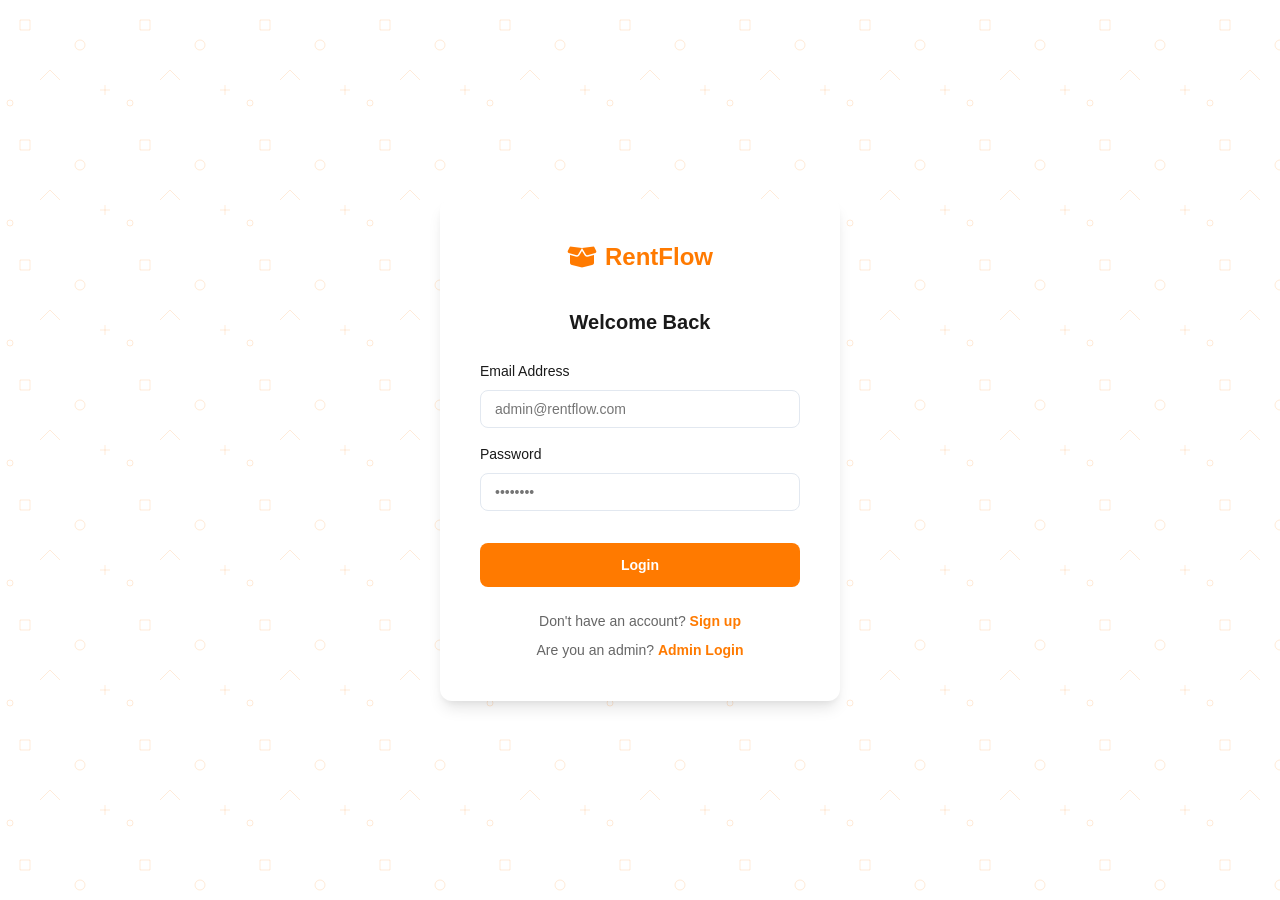
==== frontend/index.html @ 1f08a4dc "Complete Frontend Implementation - RentFlow" ====
<!DOCTYPE html>
<html lang="en">
<head>
    <meta charset="UTF-8">
    <meta name="viewport" content="width=device-width, initial-scale=1.0">
    <title>Login - Rental Management System</title>
    <link rel="stylesheet" href="./css/styles.css">
    <!-- Font Awesome for Icons -->
    <link rel="stylesheet" href="https://cdnjs.cloudflare.com/ajax/libs/font-awesome/6.4.0/css/all.min.css">
    <style>
        .login-wrapper {
            min-height: 100vh;
            display: flex;
            align-items: center;
            justify-content: center;
            padding: 1.5rem;
        }

        .login-card {
            width: 100%;
            max-width: 400px;
            padding: 2.5rem;
            background: #FFFFFF;
            border-radius: var(--radius-lg);
            box-shadow: var(--shadow-lg);
            text-align: center;
        }

        .logo-placeholder {
            display: flex;
            align-items: center;
            justify-content: center;
            gap: 0.5rem;
            font-size: 1.5rem;
            font-weight: 700;
            color: var(--primary);
            margin-bottom: 2rem;
        }

        .toggle-link {
            font-size: 0.875rem;
            color: var(--text-muted);
            margin-top: 1.5rem;
            display: block;
        }
        
        .toggle-link span {
            color: var(--primary);
            cursor: pointer;
            font-weight: 600;
        }
        
        .toggle-link span:hover {
            text-decoration: underline;
        }
        
        #signup-form {
            display: none;
        }
    </style>
</head>
<body class="doodle-bg">

    <div class="login-wrapper">
        <div class="login-card">
            
            <div class="logo-placeholder">
                <i class="fa-solid fa-box-open"></i>
                <span>RentFlow</span>
            </div>

            <!-- Login Form -->
            <form id="login-form" onsubmit="handleLogin(event)">
                <h2 class="text-xl font-bold mb-6">Welcome Back</h2>
                
                <div class="form-group" style="text-align: left;">
                    <label class="form-label">Email Address</label>
                    <input type="email" class="form-control" placeholder="admin@rentflow.com" required>
                </div>
                
                <div class="form-group" style="text-align: left;">
                    <label class="form-label">Password</label>
                    <input type="password" class="form-control" placeholder="••••••••" required>
                </div>
                
                <button type="submit" class="btn btn-primary btn-block mt-4" style="height: 44px;">
                    Login
                </button>
                
                <div class="toggle-link">
                    Don't have an account? <span onclick="toggleForms()">Sign up</span>
                </div>
                <div class="toggle-link" style="margin-top: 0.5rem">
                    Are you an admin? <a href="./pages/admin/login.html" style="font-weight: 600;">Admin Login</a>
                </div>
            </form>

            <!-- Sign Up Form -->
            <form id="signup-form" onsubmit="handleSignup(event)">
                <h2 class="text-xl font-bold mb-6">Create Account</h2>
                
                <div style="display: flex; gap: 1rem;">
                    <div class="form-group" style="text-align: left; flex: 1;">
                        <label class="form-label">First Name</label>
                        <input type="text" class="form-control" placeholder="John" required id="signup-firstname">
                    </div>
                    
                    <div class="form-group" style="text-align: left; flex: 1;">
                        <label class="form-label">Last Name</label>
                        <input type="text" class="form-control" placeholder="Doe" required id="signup-lastname">
                    </div>
                </div>

                <div class="form-group" style="text-align: left;">
                    <label class="form-label">Email ID</label>
                    <input type="email" class="form-control" placeholder="john@example.com" required id="signup-email">
                </div>
                
                <div class="form-group" style="text-align: left;">
                    <label class="form-label">Password</label>
                    <input type="password" class="form-control" placeholder="••••••••" required id="signup-password">
                </div>

                <div class="form-group" style="text-align: left;">
                    <label class="form-label">Confirm Password</label>
                    <input type="password" class="form-control" placeholder="••••••••" required id="signup-confirm-password">
                </div>
                
                <button type="submit" class="btn btn-primary btn-block mt-4" style="height: 44px;">
                    Sign Up
                </button>
                
                <div class="toggle-link">
                    Already have an account? <span onclick="toggleForms()">Login</span>
                </div>
            </form>

        </div>
    </div>

    <script src="./js/main.js"></script>
    <script>
        function toggleForms() {
            const loginForm = document.getElementById('login-form');
            const signupForm = document.getElementById('signup-form');
            
            if (loginForm.style.display === 'none') {
                loginForm.style.display = 'block';
                signupForm.style.display = 'none';
            } else {
                loginForm.style.display = 'none';
                signupForm.style.display = 'block';
            }
        }

        function handleLogin(e) {
            e.preventDefault();
            // Mock authentication
            localStorage.setItem('user', JSON.stringify({ role: 'customer', name: 'John Doe' }));
            window.location.href = './pages/customer/home.html';
        }

        function handleSignup(e) {
            e.preventDefault();
            
            const password = document.getElementById('signup-password').value;
            const confirmPassword = document.getElementById('signup-confirm-password').value;
            
            if (password !== confirmPassword) {
                alert('Passwords do not match!');
                return;
            }

            const firstName = document.getElementById('signup-firstname').value;
            const lastName = document.getElementById('signup-lastname').value;
            
            // Mock sign up
            localStorage.setItem('user', JSON.stringify({ role: 'customer', name: `${firstName} ${lastName}` }));
            window.location.href = './pages/customer/home.html';
        }
    </script>
</body>
</html>
---- frontend/css/styles.css ----
:root {
  /* Color Theme */
  --primary: #FF7A00;
  --primary-hover: #E66A00;
  --bg-main: #FFFFFF;
  --bg-secondary: #F5F5F5;
  --bg-tertiary: #EDEDED;
  --text-dark: #1A1A1A;
  --text-muted: #666666;
  --border-color: #E2E8F0;

  /* Status Colors */
  --status-green: #10B981;
  --status-green-bg: #D1FAE5;
  --status-orange: #F59E0B;
  --status-orange-bg: #FEF3C7;
  --status-red: #EF4444;
  --status-red-bg: #FEE2E2;
  --status-blue: #3B82F6;
  --status-blue-bg: #DBEAFE;

  /* Typography */
  --font-family: 'Inter', -apple-system, BlinkMacSystemFont, "Segoe UI", Roboto, sans-serif;
  
  /* Styling Elements */
  --radius-sm: 4px;
  --radius-md: 8px;
  --radius-lg: 12px;
  --shadow-sm: 0 1px 2px 0 rgba(0, 0, 0, 0.05);
  --shadow-md: 0 4px 6px -1px rgba(0, 0, 0, 0.1), 0 2px 4px -1px rgba(0, 0, 0, 0.06);
  --shadow-lg: 0 10px 15px -3px rgba(0, 0, 0, 0.1), 0 4px 6px -2px rgba(0, 0, 0, 0.05);
}

/* Reset & Base */
* {
  margin: 0;
  padding: 0;
  box-sizing: border-box;
}

body {
  font-family: var(--font-family);
  background-color: var(--bg-main);
  color: var(--text-dark);
  line-height: 1.5;
  -webkit-font-smoothing: antialiased;
}

a {
  color: var(--primary);
  text-decoration: none;
  transition: color 0.2s ease;
}

a:hover {
  color: var(--primary-hover);
}

/* Utility Classes */
.container {
  max-width: 1200px;
  margin: 0 auto;
  padding: 0 1rem;
}

.flex { display: flex; }
.flex-col { flex-direction: column; }
.items-center { align-items: center; }
.justify-between { justify-content: space-between; }
.justify-center { justify-content: center; }
.gap-2 { gap: 0.5rem; }
.gap-4 { gap: 1rem; }
.gap-6 { gap: 1.5rem; }

.mt-4 { margin-top: 1rem; }
.mb-4 { margin-bottom: 1rem; }
.mb-6 { margin-bottom: 1.5rem; }
.p-4 { padding: 1rem; }
.p-6 { padding: 1.5rem; }

.text-center { text-align: center; }
.text-sm { font-size: 0.875rem; }
.text-lg { font-size: 1.125rem; }
.text-xl { font-size: 1.25rem; }
.text-2xl { font-size: 1.5rem; }
.font-bold { font-weight: 700; }
.font-semibold { font-weight: 600; }
.text-muted { color: var(--text-muted); }

/* Buttons */
.btn {
  display: inline-flex;
  align-items: center;
  justify-content: center;
  padding: 0.5rem 1.25rem;
  font-size: 0.875rem;
  font-weight: 600;
  border-radius: var(--radius-md);
  border: none;
  cursor: pointer;
  transition: all 0.2s ease;
}

.btn-primary {
  background-color: var(--primary);
  color: #FFFFFF;
}

.btn-primary:hover {
  background-color: var(--primary-hover);
  color: #FFFFFF;
}

.btn-outline {
  background-color: transparent;
  color: var(--text-dark);
  border: 1px solid var(--border-color);
}

.btn-outline:hover {
  background-color: var(--bg-secondary);
}

.btn-block {
  width: 100%;
}

/* Forms */
.form-group {
  margin-bottom: 1rem;
}

.form-label {
  display: block;
  font-size: 0.875rem;
  font-weight: 500;
  margin-bottom: 0.5rem;
  color: var(--text-dark);
}

.form-control {
  width: 100%;
  padding: 0.625rem 0.875rem;
  font-size: 0.875rem;
  font-family: inherit;
  border: 1px solid var(--border-color);
  border-radius: var(--radius-md);
  background-color: #FFFFFF;
  transition: border-color 0.2s, box-shadow 0.2s;
}

.form-control:focus {
  outline: none;
  border-color: var(--primary);
  box-shadow: 0 0 0 3px rgba(255, 122, 0, 0.1);
}

/* Cards */
.card {
  background-color: #FFFFFF;
  border-radius: var(--radius-lg);
  border: 1px solid var(--border-color);
  box-shadow: var(--shadow-sm);
  overflow: hidden;
}

.card-body {
  padding: 1.5rem;
}

/* Badges */
.badge {
  display: inline-flex;
  align-items: center;
  padding: 0.125rem 0.5rem;
  font-size: 0.75rem;
  font-weight: 600;
  border-radius: 9999px;
}

.badge-green { background-color: var(--status-green-bg); color: var(--status-green); }
.badge-orange { background-color: var(--status-orange-bg); color: var(--status-orange); }
.badge-red { background-color: var(--status-red-bg); color: var(--status-red); }
.badge-blue { background-color: var(--status-blue-bg); color: var(--status-blue); }

/* Doodle Background (SVG pattern) */
.doodle-bg {
  background-color: var(--bg-main);
  background-image: url("data:image/svg+xml,%3Csvg width='120' height='120' viewBox='0 0 120 120' xmlns='http://www.w3.org/2000/svg'%3E%3Cg fill='none' fill-rule='evenodd'%3E%3Cg stroke='%23FF7A00' stroke-width='1' stroke-opacity='0.15'%3E%3Cpath d='M20 20 h10 v10 h-10 z M80 40 a5 5 0 1 0 0 10 a5 5 0 1 0 0 -10 M40 80 l10 -10 l10 10 M100 90 h10 M105 85 v10 M10 100 a3 3 0 1 1 0 6 a3 3 0 1 1 0 -6' /%3E%3C/g%3E%3C/g%3E%3C/svg%3E");
}

/* Navigation */
.navbar {
  border-bottom: 1px solid var(--border-color);
  background: var(--bg-main);
  position: sticky;
  top: 0;
  z-index: 50;
}

.navbar-content {
  display: flex;
  justify-content: space-between;
  align-items: center;
  height: 64px;
}

.nav-links {
  display: flex;
  gap: 1.5rem;
}

.nav-link {
  color: var(--text-dark);
  font-weight: 500;
}

.nav-link:hover {
  color: var(--primary);
}

/* Product Grid */
.product-grid {
  display: grid;
  grid-template-columns: repeat(auto-fill, minmax(280px, 1fr));
  gap: 1.5rem;
}

/* Responsive utilities */
@media (max-width: 768px) {
  .nav-links {
    display: none;
  }
}
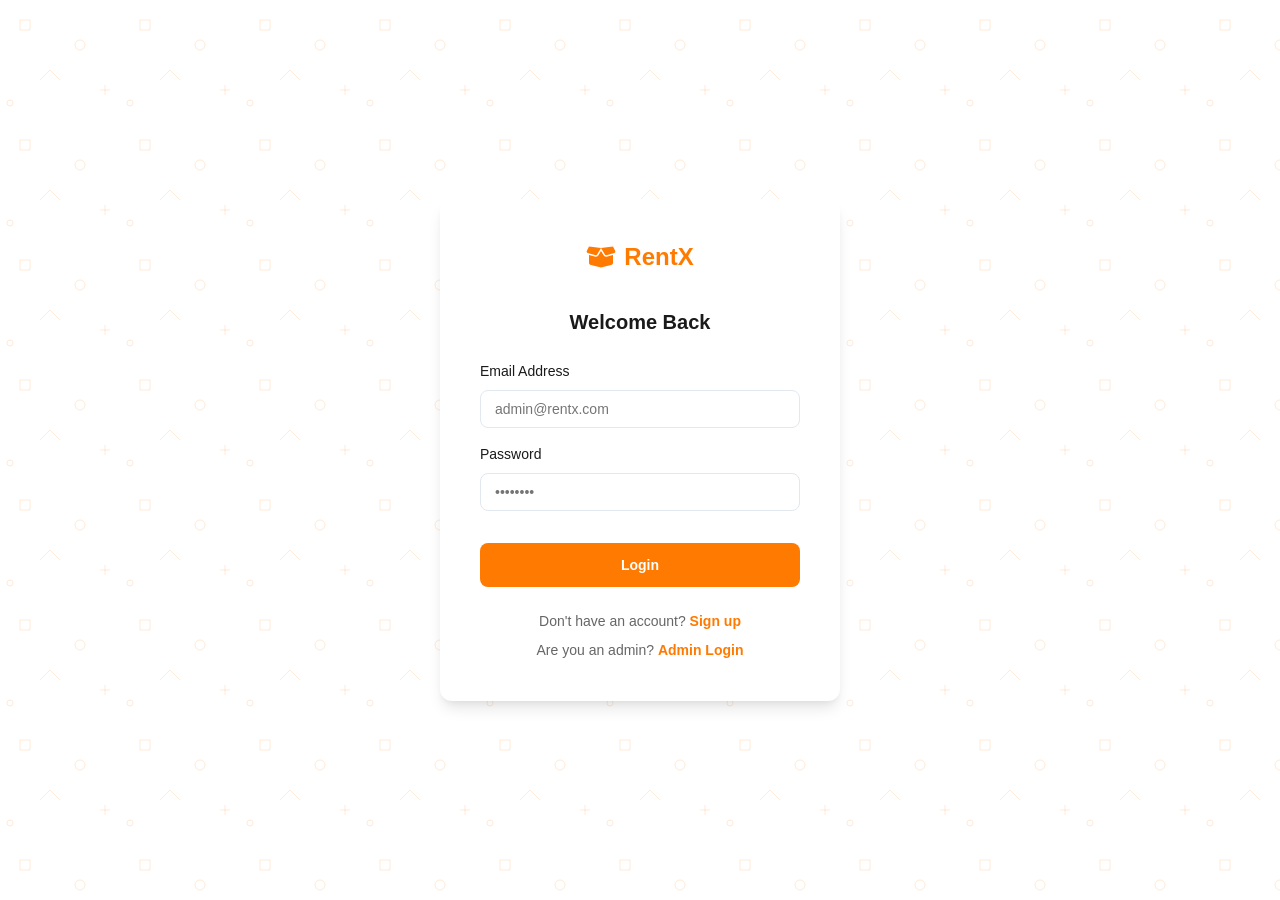
==== commit 4fcf7c5a: "Refactor backend SQL joins, fix 404s, and integrate stock management" ====
--- a/frontend/index.html
+++ b/frontend/index.html
@@ -66,7 +66,7 @@
             
             <div class="logo-placeholder">
                 <i class="fa-solid fa-box-open"></i>
-                <span>RentFlow</span>
+                <span>RentX</span>
             </div>
 
             <!-- Login Form -->
@@ -75,12 +75,12 @@
                 
                 <div class="form-group" style="text-align: left;">
                     <label class="form-label">Email Address</label>
-                    <input type="email" class="form-control" placeholder="admin@rentflow.com" required>
+                    <input type="email" id="login-email" class="form-control" placeholder="admin@rentx.com" required>
                 </div>
                 
                 <div class="form-group" style="text-align: left;">
                     <label class="form-label">Password</label>
-                    <input type="password" class="form-control" placeholder="••••••••" required>
+                    <input type="password" id="login-password" class="form-control" placeholder="••••••••" required>
                 </div>
                 
                 <button type="submit" class="btn btn-primary btn-block mt-4" style="height: 44px;">
@@ -138,6 +138,7 @@
         </div>
     </div>
 
+    <script src="./js/api.js"></script>
     <script src="./js/main.js"></script>
     <script>
         function toggleForms() {
@@ -153,30 +154,51 @@
             }
         }
 
-        function handleLogin(e) {
+        async function handleLogin(e) {
             e.preventDefault();
-            // Mock authentication
-            localStorage.setItem('user', JSON.stringify({ role: 'customer', name: 'John Doe' }));
-            window.location.href = './pages/customer/home.html';
-        }
-
-        function handleSignup(e) {
+            const email = document.getElementById('login-email').value;
+            const password = document.getElementById('login-password').value;
+            
+            try {
+                const response = await window.RentXAPI.login(email, password);
+                localStorage.setItem('user', JSON.stringify(response.user));
+                
+                if (response.user.role === 'admin') {
+                    window.location.href = './pages/admin/dashboard.html';
+                } else {
+                    window.location.href = './pages/customer/home.html';
+                }
+            } catch (err) {
+                // Handled by apiFetch showToast, but can also alert
+                console.error("Login failed:", err);
+            }
+        }
+
+        async function handleSignup(e) {
             e.preventDefault();
             
+            const email = document.getElementById('signup-email').value;
             const password = document.getElementById('signup-password').value;
             const confirmPassword = document.getElementById('signup-confirm-password').value;
-            
-            if (password !== confirmPassword) {
-                alert('Passwords do not match!');
-                return;
-            }
-
             const firstName = document.getElementById('signup-firstname').value;
             const lastName = document.getElementById('signup-lastname').value;
             
-            // Mock sign up
-            localStorage.setItem('user', JSON.stringify({ role: 'customer', name: `${firstName} ${lastName}` }));
-            window.location.href = './pages/customer/home.html';
+            if (password !== confirmPassword) {
+                showToast('Passwords do not match!', 'error');
+                return;
+            }
+
+            try {
+                const name = `${firstName} ${lastName}`;
+                await window.RentXAPI.register(email, password, name);
+                
+                // Auto login after signup
+                const response = await window.RentXAPI.login(email, password);
+                localStorage.setItem('user', JSON.stringify(response.user));
+                window.location.href = './pages/customer/home.html';
+            } catch (err) {
+                console.error("Signup failed:", err);
+            }
         }
     </script>
 </body>
